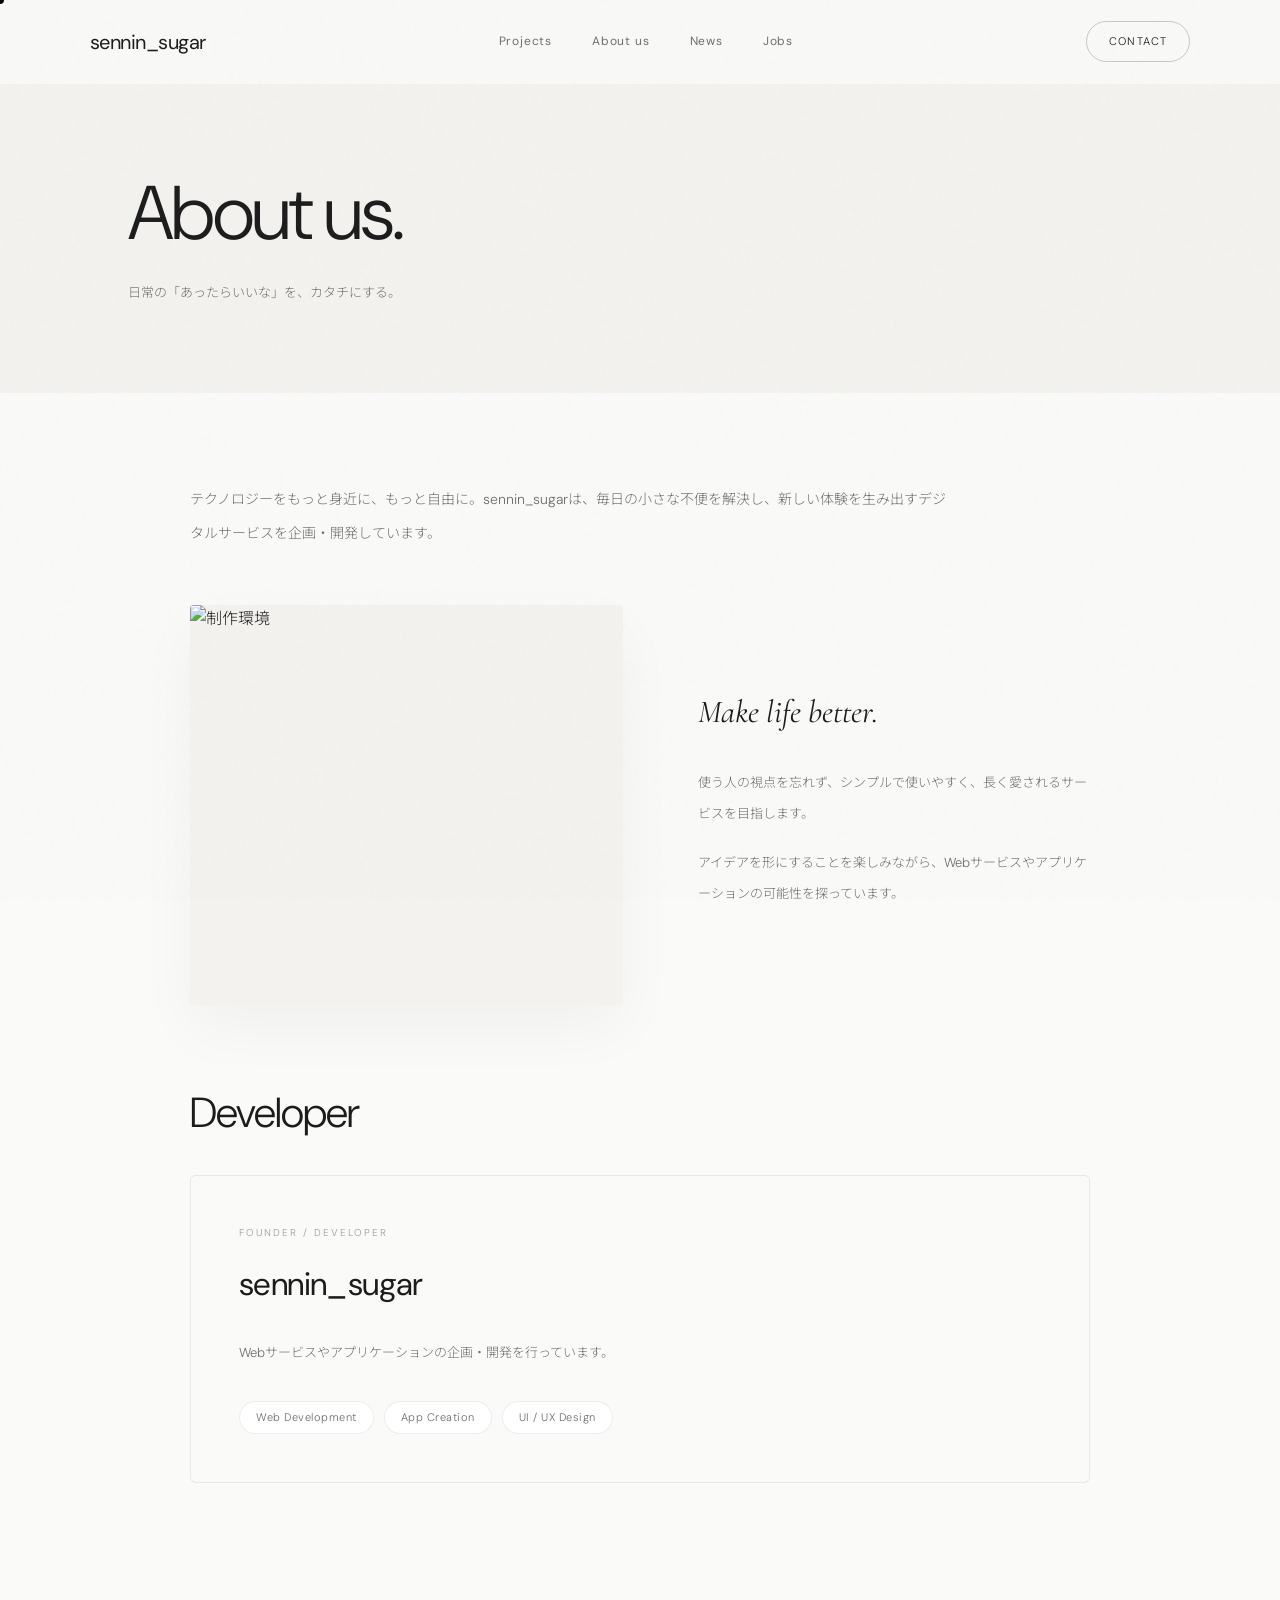
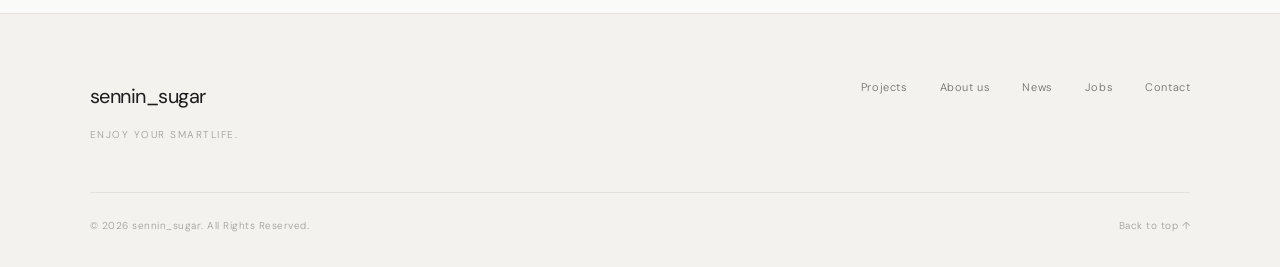
==== about.html @ de4badd2 "chore: auto-extract and push from upload folder [skip ci]" ====
<!DOCTYPE html>
<html lang="ja"><head><meta charset="UTF-8"><meta name="viewport" content="width=device-width, initial-scale=1.0"><meta name="theme-color" content="#fafaf9"><meta name="description" content="sennin_sugar official website"><title>About us | sennin_sugar</title>
<link rel="preconnect" href="https://fonts.googleapis.com"><link rel="preconnect" href="https://fonts.gstatic.com" crossorigin><link href="https://fonts.googleapis.com/css2?family=Cormorant+Garamond:ital,wght@0,400;1,400&family=DM+Sans:wght@300;400;500&family=Noto+Sans+JP:wght@300;400;500&display=swap" rel="stylesheet"><link rel="stylesheet" href="assets/css/style.css"></head><body id="top">

<div class="cursor-dot" id="cursorDot" aria-hidden="true"></div>
<header id="header">
 <a href="index.html" class="logo">sennin_sugar</a>
 <nav class="nav" id="nav">
  <a href="projects.html">Projects</a><a href="about.html">About us</a><a href="news.html">News</a><a href="jobs.html">Jobs</a>
 </nav>
 <div class="header-right"><a href="contact.html" class="header-contact">CONTACT</a>
  <button class="menu-btn" id="menuBtn" aria-label="メニューを開く" aria-expanded="false" aria-controls="nav"><span></span><span></span></button>
 </div>
</header>

<main><section class="page-hero"><h1>About us.</h1><p>日常の「あったらいいな」を、カタチにする。</p></section>
<section class="page-content"><div class="detail-layout"><p class="page-intro">テクノロジーをもっと身近に、もっと自由に。sennin_sugarは、毎日の小さな不便を解決し、新しい体験を生み出すデジタルサービスを企画・開発しています。</p>
<div class="about-detail" style="margin-top:0"><div class="about-image"><img src="assets/images/about.jpg" alt="制作環境"></div><div class="about-text"><h3>Make life better.</h3><p>使う人の視点を忘れず、シンプルで使いやすく、長く愛されるサービスを目指します。</p><p>アイデアを形にすることを楽しみながら、Webサービスやアプリケーションの可能性を探っています。</p></div></div>
<div style="margin-top:70px"><h2 class="section-title">Developer</h2><div class="developer-card" style="margin-top:24px"><p class="developer-role">FOUNDER / DEVELOPER</p><h3 class="developer-name">sennin_sugar</h3><p class="developer-info">Webサービスやアプリケーションの企画・開発を行っています。</p><div class="developer-tags"><span>Web Development</span><span>App Creation</span><span>UI / UX Design</span></div></div></div></div></section></main>

<footer><div class="footer-top"><div><a href="index.html" class="footer-logo">sennin_sugar</a><p class="footer-caption">ENJOY YOUR SMARTLIFE.</p></div>
<nav class="footer-nav"><a href="projects.html">Projects</a><a href="about.html">About us</a><a href="news.html">News</a><a href="jobs.html">Jobs</a><a href="contact.html">Contact</a></nav></div>
<div class="footer-bottom"><span>© 2026 sennin_sugar. All Rights Reserved.</span><a href="#top">Back to top ↑</a></div></footer>
<script src="assets/js/common.js"></script></body></html>
---- assets/css/style.css ----
:root{--bg-main:#fafaf9;--bg-sub:#f3f2ef;--surface:#fff;--ink:#1c1c1c;--ink-muted:#6e6d6a;--ink-light:#9e9d99;--border:rgba(28,28,28,.08);--border-strong:rgba(28,28,28,.22);--font-sans:'DM Sans','Noto Sans JP',sans-serif;--font-serif:'Cormorant Garamond',serif;--ease-out:cubic-bezier(.22,1,.36,1)}
*{margin:0;padding:0;box-sizing:border-box}
html{scroll-behavior:smooth;scroll-padding-top:88px}
body{background:var(--bg-main);color:var(--ink);font-family:var(--font-sans);font-weight:300;overflow-x:hidden;-webkit-font-smoothing:antialiased;line-height:1.8}
body.menu-open{overflow:hidden}
body::before{content:"";position:fixed;inset:0;pointer-events:none;z-index:9999;opacity:.025;background-image:url("data:image/svg+xml,%3Csvg viewBox='0 0 200 200' xmlns='http://www.w3.org/2000/svg'%3E%3Cfilter id='n'%3E%3CfeTurbulence type='fractalNoise' baseFrequency='.8' numOctaves='3' stitchTiles='stitch'/%3E%3C/filter%3E%3Crect width='100%25' height='100%25' filter='url(%23n)'/%3E%3C/svg%3E")}
a{color:inherit;text-decoration:none}button{font:inherit}img{display:block;max-width:100%}::selection{background:var(--ink);color:var(--bg-main)}
@media(hover:hover) and (pointer:fine){.cursor-dot{position:fixed;top:0;left:0;width:8px;height:8px;background:#fff;border-radius:50%;pointer-events:none;z-index:10000;transform:translate(-50%,-50%);transition:width .3s var(--ease-out),height .3s var(--ease-out),opacity .3s;mix-blend-mode:difference}.cursor-dot.hovering{width:44px;height:44px;opacity:.85}}
header{position:fixed;z-index:1000;top:0;left:0;width:100%;height:84px;padding:0 7%;display:flex;align-items:center;justify-content:space-between;background:rgba(250,250,249,.82);backdrop-filter:blur(16px);-webkit-backdrop-filter:blur(16px);border-bottom:1px solid transparent;transition:height .4s var(--ease-out),border-color .4s,background .4s}
header.scrolled{height:68px;border-bottom-color:var(--border);background:rgba(250,250,249,.94)}
.logo,.footer-logo{font-size:20px;font-weight:400;letter-spacing:-.5px;white-space:nowrap}
.nav{display:flex;align-items:center;gap:40px}
.nav a{position:relative;font-size:12px;font-weight:400;letter-spacing:.8px;color:var(--ink-muted);padding:4px 0;transition:color .3s}
.nav a:after{content:"";position:absolute;bottom:0;left:0;width:100%;height:1px;background:var(--ink);transform:scaleX(0);transform-origin:right;transition:transform .4s var(--ease-out)}
.nav a:hover{color:var(--ink)}.nav a:hover:after{transform:scaleX(1);transform-origin:left}
.header-contact{font-size:11px;letter-spacing:1.2px;padding:10px 22px;border:1px solid var(--border-strong);border-radius:999px;transition:all .35s var(--ease-out)}
.header-contact:hover{background:var(--ink);color:var(--surface);border-color:var(--ink);transform:translateY(-1px)}
.header-right{display:flex;align-items:center;gap:20px}
.menu-btn{display:none;width:42px;height:42px;border:0;background:transparent;cursor:pointer;align-items:center;justify-content:center;flex-direction:column;gap:6px;position:relative;z-index:1003}
.menu-btn span{display:block;width:22px;height:1px;background:var(--ink);transition:transform .35s var(--ease-out)}
.menu-btn.active span:first-child{transform:translateY(3.5px) rotate(45deg)}.menu-btn.active span:last-child{transform:translateY(-3.5px) rotate(-45deg)}
.hero{height:100vh;height:100svh;min-height:660px;position:relative;display:flex;justify-content:center;align-items:center;overflow:hidden;background:var(--bg-sub)}
.hero-bg{position:absolute;inset:0}.hero-slide{position:absolute;inset:0;background-size:cover;background-position:center;opacity:0;transform:scale(1.03);filter:grayscale(20%) contrast(95%);transition:opacity 1.8s,transform 9s linear}.hero-slide.active{opacity:1;transform:scale(1.09)}
.hero-bg:after{content:"";position:absolute;inset:0;background:radial-gradient(circle at center,rgba(250,250,249,.72) 0%,rgba(250,250,249,.88) 100%)}
.hero-content{position:relative;z-index:2;width:100%;max-width:1100px;padding:0 24px;text-align:center}
.hero-eyebrow{display:inline-block;font-size:11px;letter-spacing:2.5px;text-transform:uppercase;color:var(--ink-muted);margin-bottom:20px;animation:appear 1.2s var(--ease-out) both}
.hero h1{font-family:var(--font-sans);font-size:clamp(54px,9.5vw,118px);font-weight:300;line-height:1.08;letter-spacing:-4px;color:var(--ink);animation:appear 1.2s .1s var(--ease-out) both}
.hero h1 em{font-family:var(--font-serif);font-style:italic;font-weight:400;letter-spacing:-1px}
.hero-description{margin-top:32px;font-size:13px;font-weight:300;line-height:2.2;letter-spacing:.8px;color:var(--ink-muted);animation:appear 1.2s .25s var(--ease-out) both}
.hero-link{display:inline-flex;align-items:center;gap:16px;margin-top:42px;padding:14px 30px;border:1px solid var(--border-strong);border-radius:999px;background:rgba(255,255,255,.5);backdrop-filter:blur(8px);font-size:11px;letter-spacing:1.2px;color:var(--ink);animation:appear 1.2s .4s var(--ease-out) both;transition:all .4s var(--ease-out)}
.hero-link:hover{background:var(--ink);color:var(--surface);border-color:var(--ink);gap:24px}
.hero-bottom{position:absolute;z-index:2;left:7%;right:7%;bottom:36px;display:flex;align-items:center;justify-content:space-between}
.hero-scroll{display:flex;align-items:center;gap:14px;color:var(--ink-muted);font-size:9px;letter-spacing:2px}
.scroll-line{width:48px;height:1px;background:rgba(28,28,28,.2);position:relative;overflow:hidden}.scroll-line:after{content:"";position:absolute;inset:0;background:var(--ink);animation:scroll 2.2s infinite var(--ease-out)}
@keyframes scroll{from{transform:translateX(-100%)}to{transform:translateX(100%)}}
.hero-pagination{display:flex;align-items:center;gap:10px}.hero-dot{width:18px;height:2px;background:rgba(28,28,28,.22);border:0;cursor:pointer;transition:width .4s var(--ease-out),background .3s}.hero-dot.active{width:38px;background:var(--ink)}
@keyframes appear{from{opacity:0;transform:translateY(20px)}to{opacity:1;transform:translateY(0)}}
.section{padding:135px 10%;position:relative}.section-header{margin-bottom:48px}.section-label{display:block;font-size:10px;letter-spacing:2.2px;text-transform:uppercase;color:var(--ink-light);margin-bottom:12px}.section-title{font-size:clamp(32px,4vw,42px);font-weight:300;letter-spacing:-1px}
.reveal{opacity:0;transform:translateY(24px);transition:opacity .9s var(--ease-out),transform .9s var(--ease-out)}.reveal.visible{opacity:1;transform:translateY(0)}.delay-1{transition-delay:.12s}.delay-2{transition-delay:.24s}
.about{background:var(--bg-main)}.about-lead{max-width:860px;font-size:clamp(22px,3vw,34px);line-height:1.85;font-weight:300;letter-spacing:-.5px;color:var(--ink)}
.about-detail,.project-feature{display:grid;grid-template-columns:1.05fr .95fr;align-items:center;gap:75px;margin-top:75px}
.about-image,.project-image{height:400px;overflow:hidden;border-radius:4px;background:var(--bg-sub);box-shadow:0 24px 60px rgba(0,0,0,.04)}
.about-image img,.project-image img{width:100%;height:100%;object-fit:cover;transition:transform 1.2s var(--ease-out)}.about-image:hover img,.project-image:hover img{transform:scale(1.04)}
.about-text h3,.project-text h3{font-family:var(--font-serif);font-style:italic;font-size:32px;font-weight:400;margin-bottom:26px;color:var(--ink)}
.about-text p,.project-text p{color:var(--ink-muted);font-size:13px;line-height:2.4;margin-bottom:18px}
.developer{background:var(--surface);border-top:1px solid var(--border);border-bottom:1px solid var(--border)}
.developer-card{max-width:920px;padding:48px;background:var(--bg-main);border:1px solid var(--border);border-radius:6px;position:relative}
.developer-role{font-size:10px;color:var(--ink-light);letter-spacing:2px;margin-bottom:14px}.developer-name{font-size:32px;font-weight:400;letter-spacing:-.6px;margin-bottom:24px}.developer-info{max-width:680px;font-size:13px;line-height:2.4;color:var(--ink-muted)}
.developer-tags{display:flex;flex-wrap:wrap;gap:10px;margin-top:32px}.developer-tags span{color:var(--ink-muted);font-size:11px;letter-spacing:.5px;padding:6px 16px;background:var(--surface);border:1px solid var(--border);border-radius:999px;transition:border-color .3s,color .3s}.developer-tags span:hover{border-color:var(--ink);color:var(--ink)}
.projects{background:var(--bg-main)}.project-image{height:410px}.project-text h3{margin-bottom:24px}
.text-link{display:inline-flex;align-items:center;gap:16px;margin-top:20px;padding-bottom:10px;border-bottom:1px solid var(--ink);font-size:11px;letter-spacing:1px;transition:gap .35s var(--ease-out),opacity .3s}.text-link:hover{gap:26px;opacity:.7}
.news{background:var(--surface);border-top:1px solid var(--border)}.news-list{border-top:1px solid var(--border)}
.news-item{display:grid;grid-template-columns:140px 1fr 40px;align-items:center;gap:28px;padding:34px 12px;border-bottom:1px solid var(--border);transition:background .35s,padding .35s var(--ease-out)}
.news-item:hover{background:var(--bg-main);padding-left:22px}.news-date{font-size:11px;letter-spacing:1px;color:var(--ink-light)}.news-content h3{font-size:15px;font-weight:400;line-height:1.8;color:var(--ink)}.news-content p{font-size:12px;color:var(--ink-muted);line-height:2;margin-top:6px}.news-arrow{font-size:14px;color:var(--ink-muted);text-align:center;transition:transform .35s var(--ease-out),color .3s}.news-item:hover .news-arrow{transform:translate(3px,-3px);color:var(--ink)}
.jobs{background:var(--bg-sub)}.jobs-inner{display:flex;align-items:flex-end;justify-content:space-between;gap:40px}.jobs-title{font-size:clamp(44px,6.5vw,76px);font-weight:300;letter-spacing:-2px;line-height:1.12}.jobs-title span{font-family:var(--font-serif);font-style:italic;font-weight:400}.jobs-description{margin-top:26px;color:var(--ink-muted);font-size:13px;line-height:2.3}
.contact{text-align:center;padding-top:150px;padding-bottom:150px;background:var(--bg-main)}.contact h2{font-size:clamp(46px,7vw,80px);font-weight:300;letter-spacing:-2px}.contact p{margin:26px 0 42px;color:var(--ink-muted);font-size:13px;line-height:2.3}
.contact-mail{display:inline-flex;align-items:center;gap:16px;padding:16px 34px;border:1px solid var(--border-strong);border-radius:999px;background:var(--surface);font-size:15px;font-weight:400;letter-spacing:.3px;transition:all .4s var(--ease-out)}.contact-mail:hover{background:var(--ink);color:var(--surface);border-color:var(--ink);gap:24px;transform:translateY(-2px);box-shadow:0 14px 30px rgba(0,0,0,.08)}
footer{background:var(--bg-sub);padding:64px 7% 32px;border-top:1px solid var(--border)}.footer-top{display:flex;justify-content:space-between;align-items:flex-start;gap:35px;padding-bottom:48px}.footer-caption{font-size:10px;color:var(--ink-light);margin-top:12px;letter-spacing:1.5px}.footer-nav{display:flex;flex-wrap:wrap;gap:32px}.footer-nav a{font-size:11px;letter-spacing:.6px;color:var(--ink-muted);transition:color .25s}.footer-nav a:hover{color:var(--ink)}.footer-bottom{display:flex;justify-content:space-between;align-items:center;gap:20px;padding-top:24px;border-top:1px solid var(--border);color:var(--ink-light);font-size:10px;letter-spacing:.5px}.footer-bottom a:hover{color:var(--ink)}
/* Secondary pages */
.page-hero{padding:170px 10% 85px;background:var(--bg-sub);min-height:340px}.page-hero h1{font-size:clamp(42px,7vw,76px);font-weight:300;letter-spacing:-2px;line-height:1.15}.page-hero p{margin-top:22px;color:var(--ink-muted);font-size:13px;line-height:2.2}.page-content{padding:90px 10% 130px;min-height:40vh}.page-intro{max-width:760px;color:var(--ink-muted);font-size:14px;line-height:2.4;margin-bottom:55px}
.card-grid{display:grid;grid-template-columns:repeat(3,minmax(0,1fr));gap:28px}.content-card{display:block;background:var(--surface);border:1px solid var(--border);transition:transform .4s var(--ease-out),box-shadow .4s}.content-card:hover{transform:translateY(-5px);box-shadow:0 18px 45px rgba(0,0,0,.06)}.content-card img{width:100%;aspect-ratio:1.45;object-fit:cover;background:var(--bg-sub)}.content-card-body{padding:24px}.content-card small{color:var(--ink-light);font-size:10px;letter-spacing:1px}.content-card h2{font-size:19px;font-weight:400;margin:9px 0}.content-card p{font-size:12px;line-height:2.1;color:var(--ink-muted)}
.detail-layout{max-width:900px;margin:0 auto}.detail-image{width:100%;max-height:520px;aspect-ratio:16/9;object-fit:cover;background:var(--bg-sub);margin-bottom:42px}.detail-meta{font-size:11px;letter-spacing:1px;color:var(--ink-light);margin-bottom:16px}.detail-title{font-size:clamp(30px,5vw,48px);font-weight:300;line-height:1.4;margin-bottom:30px}.detail-body{font-size:14px;line-height:2.5;color:var(--ink-muted);white-space:pre-line}.detail-body p{margin-bottom:22px}.back-link{display:inline-flex;gap:12px;align-items:center;margin-top:50px;padding-bottom:8px;border-bottom:1px solid var(--ink);font-size:12px}
.news-detail-list{border-top:1px solid var(--border)}.news-detail-list .news-item{grid-template-columns:140px 1fr 40px}
.empty-state{padding:50px 20px;text-align:center;color:var(--ink-muted);border:1px solid var(--border);font-size:13px}
@media(max-width:850px){header{height:70px;padding:0 6%}header.scrolled{height:64px}.header-contact{display:none}.menu-btn{display:flex}.nav{position:fixed;top:70px;left:0;right:0;height:calc(100vh - 70px);height:calc(100dvh - 70px);background:rgba(250,250,249,.98);backdrop-filter:blur(16px);display:flex;flex-direction:column;justify-content:center;align-items:center;gap:34px;opacity:0;visibility:hidden;pointer-events:none;transform:translateY(-10px);transition:opacity .35s,transform .35s var(--ease-out),visibility .35s;z-index:1001}.nav.open{opacity:1;visibility:visible;pointer-events:auto;transform:translateY(0)}.nav a{font-size:24px;font-weight:300}.section{padding:95px 7%}.about-detail,.project-feature{grid-template-columns:1fr;gap:40px}.about-image,.project-image{height:310px}.developer-card{padding:32px 24px}.jobs-inner{align-items:flex-start;flex-direction:column;gap:32px}.footer-top{flex-direction:column}.page-hero{padding:140px 7% 70px}.page-content{padding:70px 7% 100px}.card-grid{grid-template-columns:repeat(2,minmax(0,1fr))}}
@media(max-width:520px){.hero{min-height:600px}.hero h1{font-size:52px;letter-spacing:-2px}.hero-description{font-size:12px}.hero-bottom{left:6%;right:6%;bottom:24px}.section{padding:85px 6%}.news-item{grid-template-columns:1fr 25px;gap:8px;padding:26px 4px}.news-date{grid-column:1}.news-content{grid-column:1}.news-arrow{grid-column:2;grid-row:1/3}.contact{padding-top:110px;padding-bottom:110px}.contact-mail{font-size:13px;padding:14px 26px}.footer-nav{gap:20px}.footer-bottom{flex-direction:column;align-items:flex-start}.card-grid{grid-template-columns:1fr}.page-hero{padding:125px 6% 60px}.page-content{padding:60px 6% 85px}.news-detail-list .news-item{grid-template-columns:1fr 25px}}
@media(prefers-reduced-motion:reduce){*,*:before,*:after{animation-duration:.01ms!important;animation-iteration-count:1!important;transition-duration:.01ms!important;scroll-behavior:auto!important}.cursor-dot{display:none!important}.reveal{opacity:1;transform:none}}
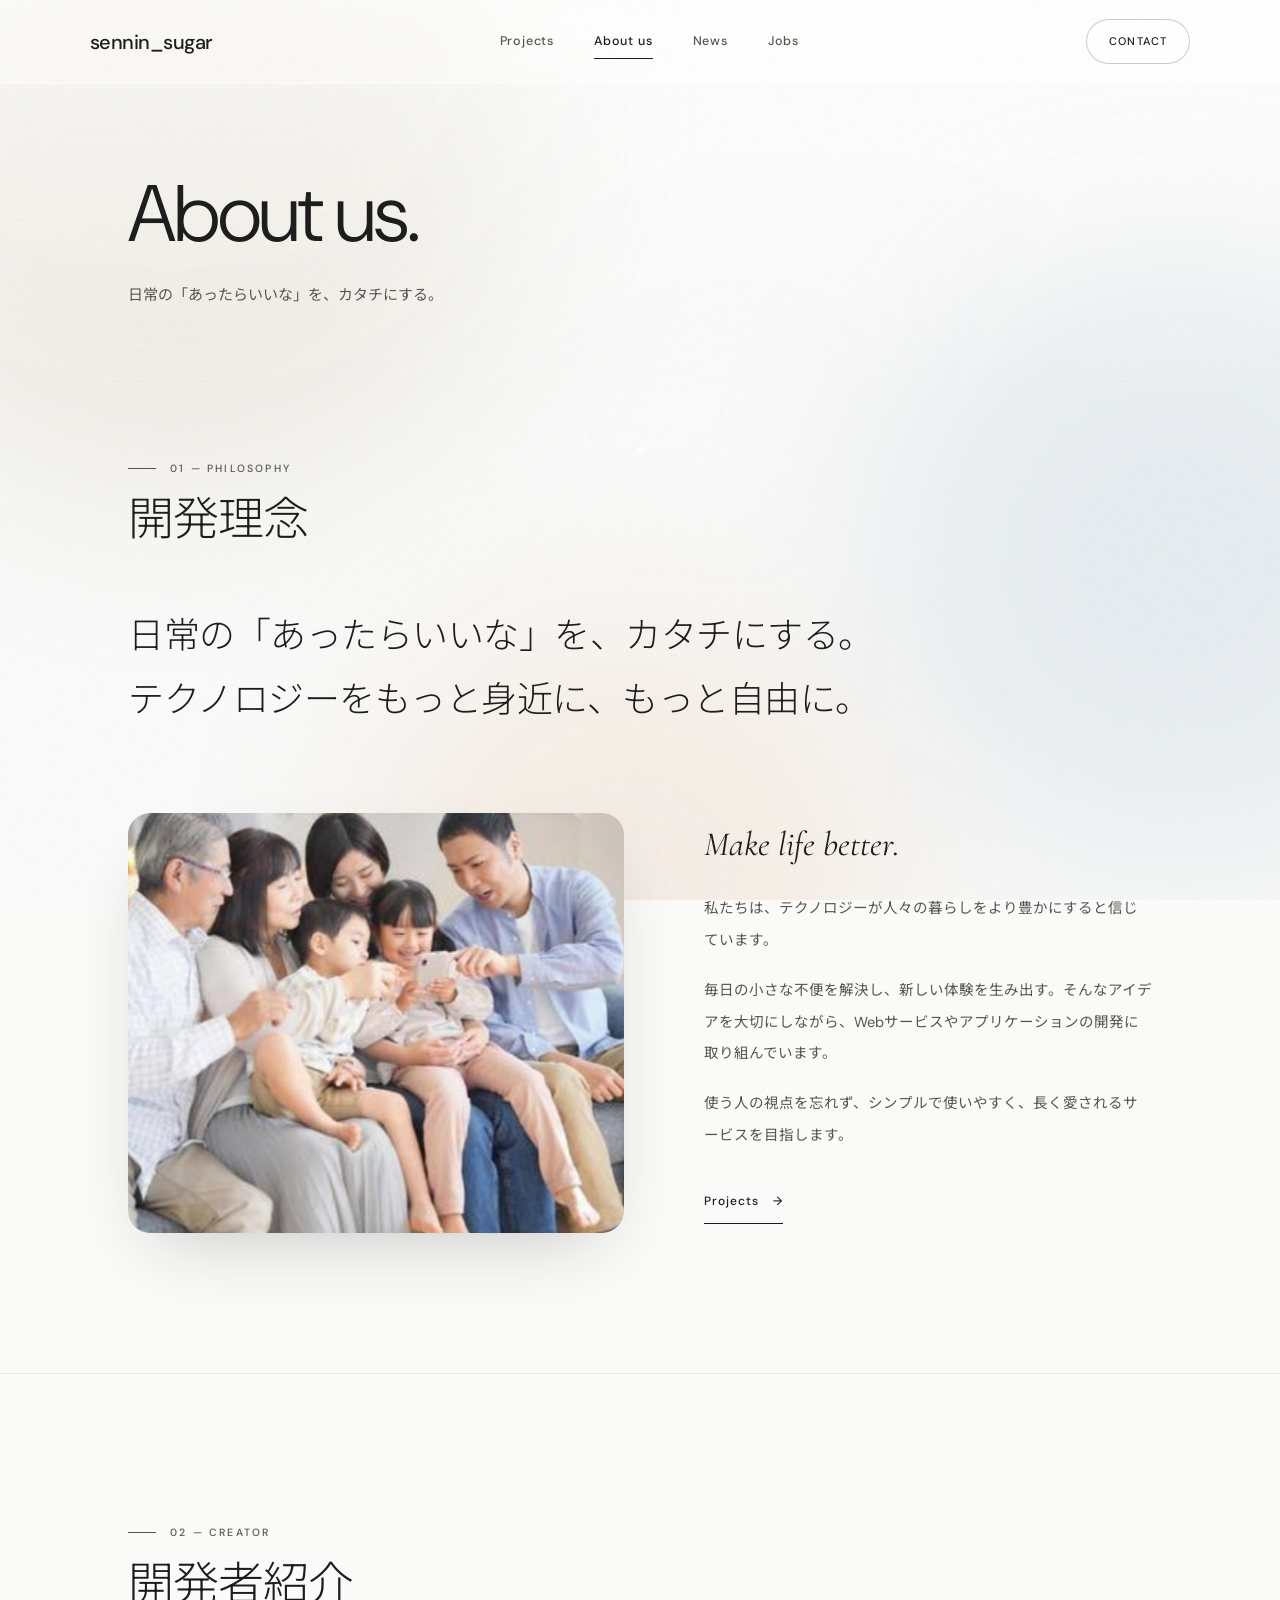
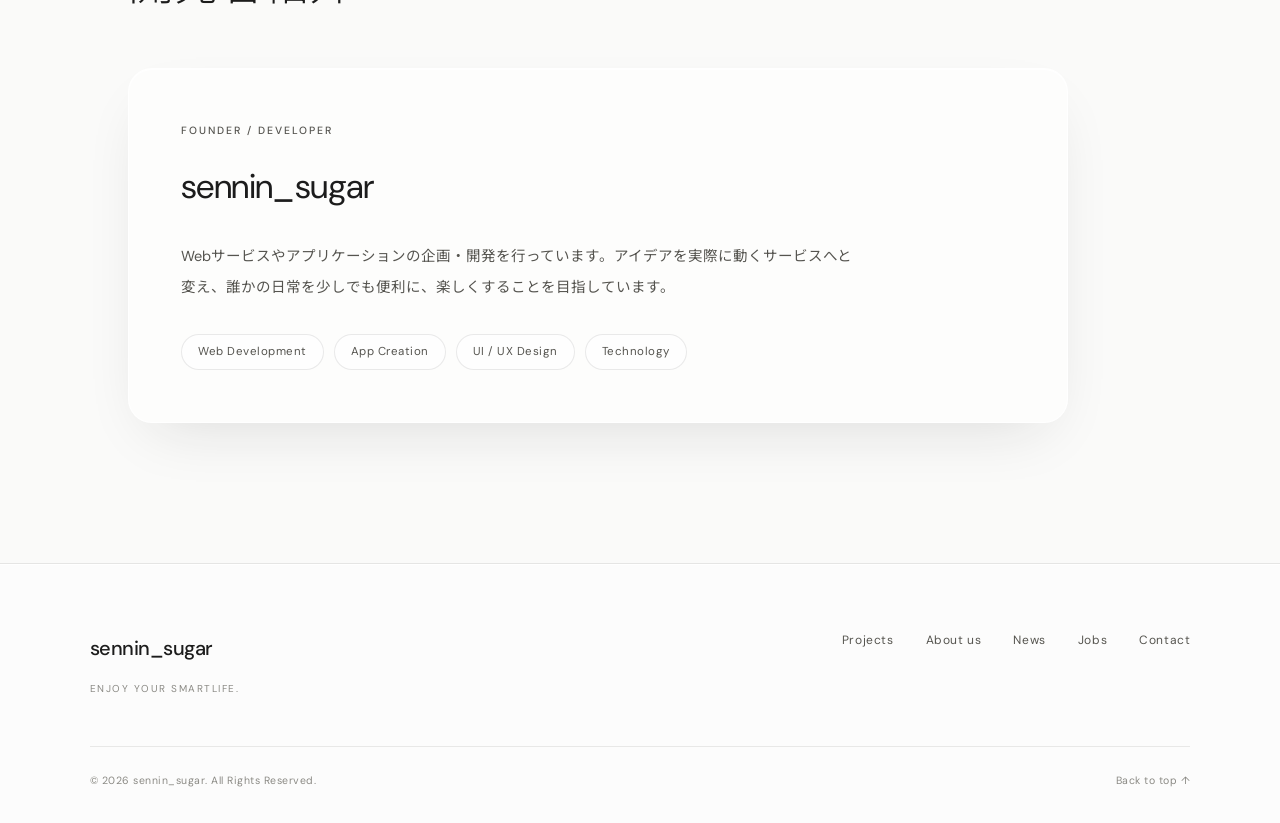
==== commit 912300f3: "chore: auto-extract and push from upload folder [skip ci]" ====
--- a/about.html
+++ b/about.html
@@ -13,12 +13,20 @@
  </div>
 </header>
 
-<main><section class="page-hero"><h1>About us.</h1><p>日常の「あったらいいな」を、カタチにする。</p></section>
-<section class="page-content"><div class="detail-layout"><p class="page-intro">テクノロジーをもっと身近に、もっと自由に。sennin_sugarは、毎日の小さな不便を解決し、新しい体験を生み出すデジタルサービスを企画・開発しています。</p>
-<div class="about-detail" style="margin-top:0"><div class="about-image"><img src="assets/images/about.jpg" alt="制作環境"></div><div class="about-text"><h3>Make life better.</h3><p>使う人の視点を忘れず、シンプルで使いやすく、長く愛されるサービスを目指します。</p><p>アイデアを形にすることを楽しみながら、Webサービスやアプリケーションの可能性を探っています。</p></div></div>
-<div style="margin-top:70px"><h2 class="section-title">Developer</h2><div class="developer-card" style="margin-top:24px"><p class="developer-role">FOUNDER / DEVELOPER</p><h3 class="developer-name">sennin_sugar</h3><p class="developer-info">Webサービスやアプリケーションの企画・開発を行っています。</p><div class="developer-tags"><span>Web Development</span><span>App Creation</span><span>UI / UX Design</span></div></div></div></div></section></main>
+<main>
+<section class="page-hero"><h1>About us.</h1><p>日常の「あったらいいな」を、カタチにする。</p></section>
+
+<section class="section about" id="about" style="padding-top:60px"><div class="section-header reveal"><span class="section-label">01 — Philosophy</span><h2 class="section-title">開発理念</h2></div>
+<div class="about-lead reveal delay-1">日常の「あったらいいな」を、カタチにする。<br>テクノロジーをもっと身近に、もっと自由に。</div>
+<div class="about-detail"><div class="about-image reveal r-left"><img src="assets/images/about.jpg" alt="Workspace" data-parallax loading="lazy"></div><div class="about-text reveal r-right delay-2"><h3>Make life better.</h3>
+<p>私たちは、テクノロジーが人々の暮らしをより豊かにすると信じています。</p><p>毎日の小さな不便を解決し、新しい体験を生み出す。そんなアイデアを大切にしながら、Webサービスやアプリケーションの開発に取り組んでいます。</p><p>使う人の視点を忘れず、シンプルで使いやすく、長く愛されるサービスを目指します。</p><a href="index.html#projects" class="text-link">Projects <span>→</span></a></div></div></section>
+
+<section class="section developer" id="developer"><div class="section-header reveal"><span class="section-label">02 — Creator</span><h2 class="section-title">開発者紹介</h2></div>
+<div class="reveal r-zoom delay-1"><div class="developer-card"><p class="developer-role">FOUNDER / DEVELOPER</p><h3 class="developer-name">sennin_sugar</h3><p class="developer-info">Webサービスやアプリケーションの企画・開発を行っています。アイデアを実際に動くサービスへと変え、誰かの日常を少しでも便利に、楽しくすることを目指しています。</p><div class="developer-tags"><span>Web Development</span><span>App Creation</span><span>UI / UX Design</span><span>Technology</span></div></div></div></section>
+</main>
 
 <footer><div class="footer-top"><div><a href="index.html" class="footer-logo">sennin_sugar</a><p class="footer-caption">ENJOY YOUR SMARTLIFE.</p></div>
 <nav class="footer-nav"><a href="projects.html">Projects</a><a href="about.html">About us</a><a href="news.html">News</a><a href="jobs.html">Jobs</a><a href="contact.html">Contact</a></nav></div>
 <div class="footer-bottom"><span>© 2026 sennin_sugar. All Rights Reserved.</span><a href="#top">Back to top ↑</a></div></footer>
-<script src="assets/js/common.js"></script></body></html>+
+<script src="assets/js/common.js"></script></body></html>
--- a/assets/css/style.css
+++ b/assets/css/style.css
@@ -1,67 +1,247 @@
-:root{--bg-main:#fafaf9;--bg-sub:#f3f2ef;--surface:#fff;--ink:#1c1c1c;--ink-muted:#6e6d6a;--ink-light:#9e9d99;--border:rgba(28,28,28,.08);--border-strong:rgba(28,28,28,.22);--font-sans:'DM Sans','Noto Sans JP',sans-serif;--font-serif:'Cormorant Garamond',serif;--ease-out:cubic-bezier(.22,1,.36,1)}
+:root{
+--bg-main:#fafaf9;--bg-sub:#f1f0ec;--surface:#fff;
+--ink:#1c1c1c;--ink-muted:#55544f;--ink-light:#8a8984;
+--border:rgba(28,28,28,.09);--border-strong:rgba(28,28,28,.22);
+--glass:rgba(255,255,255,.52);--glass-strong:rgba(255,255,255,.8);--glass-line:rgba(255,255,255,.78);
+--glass-shadow:0 1px 0 rgba(255,255,255,.9) inset,0 24px 60px -24px rgba(28,28,28,.14);
+--font-sans:'DM Sans','Noto Sans JP',sans-serif;--font-serif:'Cormorant Garamond',serif;
+--ease-out:cubic-bezier(.22,1,.36,1)
+}
 *{margin:0;padding:0;box-sizing:border-box}
-html{scroll-behavior:smooth;scroll-padding-top:88px}
-body{background:var(--bg-main);color:var(--ink);font-family:var(--font-sans);font-weight:300;overflow-x:hidden;-webkit-font-smoothing:antialiased;line-height:1.8}
+html{scroll-behavior:smooth;scroll-padding-top:96px}
+body{background:var(--bg-main);color:var(--ink);font-family:var(--font-sans);font-weight:400;font-size:15px;line-height:1.9;overflow-x:hidden;-webkit-font-smoothing:antialiased;animation:pageIn .9s var(--ease-out) both}
+body.is-leaving{animation:pageOut .35s ease forwards}
 body.menu-open{overflow:hidden}
+@keyframes pageIn{from{opacity:0}to{opacity:1}}
+@keyframes pageOut{to{opacity:0;transform:translateY(-8px)}}
 body::before{content:"";position:fixed;inset:0;pointer-events:none;z-index:9999;opacity:.025;background-image:url("data:image/svg+xml,%3Csvg viewBox='0 0 200 200' xmlns='http://www.w3.org/2000/svg'%3E%3Cfilter id='n'%3E%3CfeTurbulence type='fractalNoise' baseFrequency='.8' numOctaves='3' stitchTiles='stitch'/%3E%3C/filter%3E%3Crect width='100%25' height='100%25' filter='url(%23n)'/%3E%3C/svg%3E")}
 a{color:inherit;text-decoration:none}button{font:inherit}img{display:block;max-width:100%}::selection{background:var(--ink);color:var(--bg-main)}
-@media(hover:hover) and (pointer:fine){.cursor-dot{position:fixed;top:0;left:0;width:8px;height:8px;background:#fff;border-radius:50%;pointer-events:none;z-index:10000;transform:translate(-50%,-50%);transition:width .3s var(--ease-out),height .3s var(--ease-out),opacity .3s;mix-blend-mode:difference}.cursor-dot.hovering{width:44px;height:44px;opacity:.85}}
-header{position:fixed;z-index:1000;top:0;left:0;width:100%;height:84px;padding:0 7%;display:flex;align-items:center;justify-content:space-between;background:rgba(250,250,249,.82);backdrop-filter:blur(16px);-webkit-backdrop-filter:blur(16px);border-bottom:1px solid transparent;transition:height .4s var(--ease-out),border-color .4s,background .4s}
-header.scrolled{height:68px;border-bottom-color:var(--border);background:rgba(250,250,249,.94)}
-.logo,.footer-logo{font-size:20px;font-weight:400;letter-spacing:-.5px;white-space:nowrap}
+:focus-visible{outline:2px solid var(--ink);outline-offset:4px;border-radius:4px}
+
+/* 背景の光の層（ガラス感の下地） */
+.ambient{position:fixed;inset:0;z-index:-1;overflow:hidden;pointer-events:none}
+.ambient span{position:absolute;border-radius:50%;filter:blur(90px);opacity:.6;animation:drift 26s ease-in-out infinite alternate}
+.ambient span:nth-child(1){width:55vw;height:55vw;left:-14vw;top:-16vw;background:#e6e1d6}
+.ambient span:nth-child(2){width:48vw;height:48vw;right:-16vw;top:28vh;background:#d9e3ea;animation-duration:32s}
+.ambient span:nth-child(3){width:42vw;height:42vw;left:28vw;bottom:-20vw;background:#f1e3d6;animation-duration:38s}
+@keyframes drift{from{transform:translate3d(0,0,0) scale(1)}to{transform:translate3d(5vw,6vh,0) scale(1.12)}}
+.progress{position:fixed;top:0;left:0;width:100%;height:2px;z-index:1100;transform:scaleX(0);transform-origin:0 50%;background:linear-gradient(90deg,#1c1c1c,#8a8984)}
+
+@media(hover:hover) and (pointer:fine){.cursor-dot{position:fixed;top:0;left:0;width:8px;height:8px;background:#fff;border-radius:50%;pointer-events:none;z-index:10000;transition:width .3s var(--ease-out),height .3s var(--ease-out),opacity .3s;mix-blend-mode:difference}.cursor-dot.hovering{width:44px;height:44px;opacity:.85}}
+
+/* ヘッダー */
+header{position:fixed;z-index:1000;top:0;left:0;width:100%;height:84px;padding:0 7%;display:flex;align-items:center;justify-content:space-between;background:rgba(255,255,255,.4);backdrop-filter:blur(20px) saturate(160%);-webkit-backdrop-filter:blur(20px) saturate(160%);border-bottom:1px solid rgba(255,255,255,.55);transition:height .45s var(--ease-out),background .45s,border-color .45s,box-shadow .45s}
+header.scrolled{height:68px;background:rgba(255,255,255,.72);border-bottom-color:var(--border);box-shadow:0 12px 30px -20px rgba(28,28,28,.28)}
+.logo,.footer-logo{font-size:20px;font-weight:500;letter-spacing:-.5px;white-space:nowrap}
 .nav{display:flex;align-items:center;gap:40px}
-.nav a{position:relative;font-size:12px;font-weight:400;letter-spacing:.8px;color:var(--ink-muted);padding:4px 0;transition:color .3s}
-.nav a:after{content:"";position:absolute;bottom:0;left:0;width:100%;height:1px;background:var(--ink);transform:scaleX(0);transform-origin:right;transition:transform .4s var(--ease-out)}
-.nav a:hover{color:var(--ink)}.nav a:hover:after{transform:scaleX(1);transform-origin:left}
-.header-contact{font-size:11px;letter-spacing:1.2px;padding:10px 22px;border:1px solid var(--border-strong);border-radius:999px;transition:all .35s var(--ease-out)}
-.header-contact:hover{background:var(--ink);color:var(--surface);border-color:var(--ink);transform:translateY(-1px)}
+.nav a{position:relative;font-size:12.5px;font-weight:500;letter-spacing:.8px;color:var(--ink-muted);padding:6px 0;transition:color .3s}
+.nav a:after{content:"";position:absolute;bottom:0;left:0;width:100%;height:1px;background:var(--ink);transform:scaleX(0);transform-origin:right;transition:transform .45s var(--ease-out)}
+.nav a:hover,.nav a[aria-current="page"]{color:var(--ink)}
+.nav a:hover:after,.nav a[aria-current="page"]:after{transform:scaleX(1);transform-origin:left}
+.header-contact{font-size:11px;font-weight:500;letter-spacing:1.2px;padding:11px 22px;border:1px solid var(--border-strong);border-radius:999px;background:rgba(255,255,255,.5);transition:background .4s,color .4s,border-color .4s,transform .5s var(--ease-out)}
+.header-contact:hover{background:var(--ink);color:#fff;border-color:var(--ink)}
 .header-right{display:flex;align-items:center;gap:20px}
 .menu-btn{display:none;width:42px;height:42px;border:0;background:transparent;cursor:pointer;align-items:center;justify-content:center;flex-direction:column;gap:6px;position:relative;z-index:1003}
 .menu-btn span{display:block;width:22px;height:1px;background:var(--ink);transition:transform .35s var(--ease-out)}
 .menu-btn.active span:first-child{transform:translateY(3.5px) rotate(45deg)}.menu-btn.active span:last-child{transform:translateY(-3.5px) rotate(-45deg)}
+
+/* ヒーロー */
 .hero{height:100vh;height:100svh;min-height:660px;position:relative;display:flex;justify-content:center;align-items:center;overflow:hidden;background:var(--bg-sub)}
-.hero-bg{position:absolute;inset:0}.hero-slide{position:absolute;inset:0;background-size:cover;background-position:center;opacity:0;transform:scale(1.03);filter:grayscale(20%) contrast(95%);transition:opacity 1.8s,transform 9s linear}.hero-slide.active{opacity:1;transform:scale(1.09)}
-.hero-bg:after{content:"";position:absolute;inset:0;background:radial-gradient(circle at center,rgba(250,250,249,.72) 0%,rgba(250,250,249,.88) 100%)}
+.hero-bg{position:absolute;inset:0}
+.hero-slide{position:absolute;inset:0;background-size:cover;background-position:center;opacity:0;transform:scale(1.03);filter:grayscale(20%) contrast(95%);transition:opacity 1.8s,transform 9s linear}
+.hero-slide.active{opacity:1;transform:scale(1.09)}
+.hero-bg:after{content:"";position:absolute;inset:0;background:radial-gradient(circle at center,rgba(250,250,249,.5) 0%,rgba(250,250,249,.86) 100%)}
 .hero-content{position:relative;z-index:2;width:100%;max-width:1100px;padding:0 24px;text-align:center}
-.hero-eyebrow{display:inline-block;font-size:11px;letter-spacing:2.5px;text-transform:uppercase;color:var(--ink-muted);margin-bottom:20px;animation:appear 1.2s var(--ease-out) both}
-.hero h1{font-family:var(--font-sans);font-size:clamp(54px,9.5vw,118px);font-weight:300;line-height:1.08;letter-spacing:-4px;color:var(--ink);animation:appear 1.2s .1s var(--ease-out) both}
+.hero-eyebrow{display:inline-block;font-size:11px;font-weight:500;letter-spacing:2.5px;text-transform:uppercase;color:var(--ink-muted);margin-bottom:20px;animation:appear 1.2s var(--ease-out) both}
+.hero h1{font-size:clamp(54px,9.5vw,118px);font-weight:300;line-height:1.08;letter-spacing:-4px;color:var(--ink);animation:heroIn 1.6s .1s var(--ease-out) both}
 .hero h1 em{font-family:var(--font-serif);font-style:italic;font-weight:400;letter-spacing:-1px}
-.hero-description{margin-top:32px;font-size:13px;font-weight:300;line-height:2.2;letter-spacing:.8px;color:var(--ink-muted);animation:appear 1.2s .25s var(--ease-out) both}
-.hero-link{display:inline-flex;align-items:center;gap:16px;margin-top:42px;padding:14px 30px;border:1px solid var(--border-strong);border-radius:999px;background:rgba(255,255,255,.5);backdrop-filter:blur(8px);font-size:11px;letter-spacing:1.2px;color:var(--ink);animation:appear 1.2s .4s var(--ease-out) both;transition:all .4s var(--ease-out)}
-.hero-link:hover{background:var(--ink);color:var(--surface);border-color:var(--ink);gap:24px}
+.hero-description{margin-top:32px;font-size:14px;line-height:2.1;letter-spacing:.6px;color:var(--ink-muted);animation:appear 1.2s .25s var(--ease-out) both}
+.hero-link{display:inline-flex;align-items:center;gap:16px;margin-top:42px;padding:15px 30px;border:1px solid var(--border-strong);border-radius:999px;background:rgba(255,255,255,.42);backdrop-filter:blur(14px);-webkit-backdrop-filter:blur(14px);font-size:11.5px;font-weight:500;letter-spacing:1.2px;color:var(--ink);animation:appear 1.2s .4s var(--ease-out) both;transition:all .5s var(--ease-out)}
+.hero-link:hover{background:var(--ink);color:#fff;border-color:var(--ink);gap:24px}
 .hero-bottom{position:absolute;z-index:2;left:7%;right:7%;bottom:36px;display:flex;align-items:center;justify-content:space-between}
-.hero-scroll{display:flex;align-items:center;gap:14px;color:var(--ink-muted);font-size:9px;letter-spacing:2px}
-.scroll-line{width:48px;height:1px;background:rgba(28,28,28,.2);position:relative;overflow:hidden}.scroll-line:after{content:"";position:absolute;inset:0;background:var(--ink);animation:scroll 2.2s infinite var(--ease-out)}
+.hero-scroll{display:flex;align-items:center;gap:14px;color:var(--ink-muted);font-size:9.5px;letter-spacing:2px}
+.scroll-line{width:48px;height:1px;background:rgba(28,28,28,.2);position:relative;overflow:hidden}
+.scroll-line:after{content:"";position:absolute;inset:0;background:var(--ink);animation:scroll 2.2s infinite var(--ease-out)}
 @keyframes scroll{from{transform:translateX(-100%)}to{transform:translateX(100%)}}
-.hero-pagination{display:flex;align-items:center;gap:10px}.hero-dot{width:18px;height:2px;background:rgba(28,28,28,.22);border:0;cursor:pointer;transition:width .4s var(--ease-out),background .3s}.hero-dot.active{width:38px;background:var(--ink)}
+.hero-pagination{display:flex;align-items:center;gap:10px}
+.hero-dot{width:18px;height:2px;background:rgba(28,28,28,.22);border:0;cursor:pointer;transition:width .5s var(--ease-out),background .3s}
+.hero-dot.active{width:38px;background:var(--ink)}
 @keyframes appear{from{opacity:0;transform:translateY(20px)}to{opacity:1;transform:translateY(0)}}
-.section{padding:135px 10%;position:relative}.section-header{margin-bottom:48px}.section-label{display:block;font-size:10px;letter-spacing:2.2px;text-transform:uppercase;color:var(--ink-light);margin-bottom:12px}.section-title{font-size:clamp(32px,4vw,42px);font-weight:300;letter-spacing:-1px}
-.reveal{opacity:0;transform:translateY(24px);transition:opacity .9s var(--ease-out),transform .9s var(--ease-out)}.reveal.visible{opacity:1;transform:translateY(0)}.delay-1{transition-delay:.12s}.delay-2{transition-delay:.24s}
-.about{background:var(--bg-main)}.about-lead{max-width:860px;font-size:clamp(22px,3vw,34px);line-height:1.85;font-weight:300;letter-spacing:-.5px;color:var(--ink)}
-.about-detail,.project-feature{display:grid;grid-template-columns:1.05fr .95fr;align-items:center;gap:75px;margin-top:75px}
-.about-image,.project-image{height:400px;overflow:hidden;border-radius:4px;background:var(--bg-sub);box-shadow:0 24px 60px rgba(0,0,0,.04)}
-.about-image img,.project-image img{width:100%;height:100%;object-fit:cover;transition:transform 1.2s var(--ease-out)}.about-image:hover img,.project-image:hover img{transform:scale(1.04)}
-.about-text h3,.project-text h3{font-family:var(--font-serif);font-style:italic;font-size:32px;font-weight:400;margin-bottom:26px;color:var(--ink)}
-.about-text p,.project-text p{color:var(--ink-muted);font-size:13px;line-height:2.4;margin-bottom:18px}
-.developer{background:var(--surface);border-top:1px solid var(--border);border-bottom:1px solid var(--border)}
-.developer-card{max-width:920px;padding:48px;background:var(--bg-main);border:1px solid var(--border);border-radius:6px;position:relative}
-.developer-role{font-size:10px;color:var(--ink-light);letter-spacing:2px;margin-bottom:14px}.developer-name{font-size:32px;font-weight:400;letter-spacing:-.6px;margin-bottom:24px}.developer-info{max-width:680px;font-size:13px;line-height:2.4;color:var(--ink-muted)}
-.developer-tags{display:flex;flex-wrap:wrap;gap:10px;margin-top:32px}.developer-tags span{color:var(--ink-muted);font-size:11px;letter-spacing:.5px;padding:6px 16px;background:var(--surface);border:1px solid var(--border);border-radius:999px;transition:border-color .3s,color .3s}.developer-tags span:hover{border-color:var(--ink);color:var(--ink)}
-.projects{background:var(--bg-main)}.project-image{height:410px}.project-text h3{margin-bottom:24px}
-.text-link{display:inline-flex;align-items:center;gap:16px;margin-top:20px;padding-bottom:10px;border-bottom:1px solid var(--ink);font-size:11px;letter-spacing:1px;transition:gap .35s var(--ease-out),opacity .3s}.text-link:hover{gap:26px;opacity:.7}
-.news{background:var(--surface);border-top:1px solid var(--border)}.news-list{border-top:1px solid var(--border)}
-.news-item{display:grid;grid-template-columns:140px 1fr 40px;align-items:center;gap:28px;padding:34px 12px;border-bottom:1px solid var(--border);transition:background .35s,padding .35s var(--ease-out)}
-.news-item:hover{background:var(--bg-main);padding-left:22px}.news-date{font-size:11px;letter-spacing:1px;color:var(--ink-light)}.news-content h3{font-size:15px;font-weight:400;line-height:1.8;color:var(--ink)}.news-content p{font-size:12px;color:var(--ink-muted);line-height:2;margin-top:6px}.news-arrow{font-size:14px;color:var(--ink-muted);text-align:center;transition:transform .35s var(--ease-out),color .3s}.news-item:hover .news-arrow{transform:translate(3px,-3px);color:var(--ink)}
-.jobs{background:var(--bg-sub)}.jobs-inner{display:flex;align-items:flex-end;justify-content:space-between;gap:40px}.jobs-title{font-size:clamp(44px,6.5vw,76px);font-weight:300;letter-spacing:-2px;line-height:1.12}.jobs-title span{font-family:var(--font-serif);font-style:italic;font-weight:400}.jobs-description{margin-top:26px;color:var(--ink-muted);font-size:13px;line-height:2.3}
-.contact{text-align:center;padding-top:150px;padding-bottom:150px;background:var(--bg-main)}.contact h2{font-size:clamp(46px,7vw,80px);font-weight:300;letter-spacing:-2px}.contact p{margin:26px 0 42px;color:var(--ink-muted);font-size:13px;line-height:2.3}
-.contact-mail{display:inline-flex;align-items:center;gap:16px;padding:16px 34px;border:1px solid var(--border-strong);border-radius:999px;background:var(--surface);font-size:15px;font-weight:400;letter-spacing:.3px;transition:all .4s var(--ease-out)}.contact-mail:hover{background:var(--ink);color:var(--surface);border-color:var(--ink);gap:24px;transform:translateY(-2px);box-shadow:0 14px 30px rgba(0,0,0,.08)}
-footer{background:var(--bg-sub);padding:64px 7% 32px;border-top:1px solid var(--border)}.footer-top{display:flex;justify-content:space-between;align-items:flex-start;gap:35px;padding-bottom:48px}.footer-caption{font-size:10px;color:var(--ink-light);margin-top:12px;letter-spacing:1.5px}.footer-nav{display:flex;flex-wrap:wrap;gap:32px}.footer-nav a{font-size:11px;letter-spacing:.6px;color:var(--ink-muted);transition:color .25s}.footer-nav a:hover{color:var(--ink)}.footer-bottom{display:flex;justify-content:space-between;align-items:center;gap:20px;padding-top:24px;border-top:1px solid var(--border);color:var(--ink-light);font-size:10px;letter-spacing:.5px}.footer-bottom a:hover{color:var(--ink)}
-/* Secondary pages */
-.page-hero{padding:170px 10% 85px;background:var(--bg-sub);min-height:340px}.page-hero h1{font-size:clamp(42px,7vw,76px);font-weight:300;letter-spacing:-2px;line-height:1.15}.page-hero p{margin-top:22px;color:var(--ink-muted);font-size:13px;line-height:2.2}.page-content{padding:90px 10% 130px;min-height:40vh}.page-intro{max-width:760px;color:var(--ink-muted);font-size:14px;line-height:2.4;margin-bottom:55px}
-.card-grid{display:grid;grid-template-columns:repeat(3,minmax(0,1fr));gap:28px}.content-card{display:block;background:var(--surface);border:1px solid var(--border);transition:transform .4s var(--ease-out),box-shadow .4s}.content-card:hover{transform:translateY(-5px);box-shadow:0 18px 45px rgba(0,0,0,.06)}.content-card img{width:100%;aspect-ratio:1.45;object-fit:cover;background:var(--bg-sub)}.content-card-body{padding:24px}.content-card small{color:var(--ink-light);font-size:10px;letter-spacing:1px}.content-card h2{font-size:19px;font-weight:400;margin:9px 0}.content-card p{font-size:12px;line-height:2.1;color:var(--ink-muted)}
-.detail-layout{max-width:900px;margin:0 auto}.detail-image{width:100%;max-height:520px;aspect-ratio:16/9;object-fit:cover;background:var(--bg-sub);margin-bottom:42px}.detail-meta{font-size:11px;letter-spacing:1px;color:var(--ink-light);margin-bottom:16px}.detail-title{font-size:clamp(30px,5vw,48px);font-weight:300;line-height:1.4;margin-bottom:30px}.detail-body{font-size:14px;line-height:2.5;color:var(--ink-muted);white-space:pre-line}.detail-body p{margin-bottom:22px}.back-link{display:inline-flex;gap:12px;align-items:center;margin-top:50px;padding-bottom:8px;border-bottom:1px solid var(--ink);font-size:12px}
-.news-detail-list{border-top:1px solid var(--border)}.news-detail-list .news-item{grid-template-columns:140px 1fr 40px}
-.empty-state{padding:50px 20px;text-align:center;color:var(--ink-muted);border:1px solid var(--border);font-size:13px}
-@media(max-width:850px){header{height:70px;padding:0 6%}header.scrolled{height:64px}.header-contact{display:none}.menu-btn{display:flex}.nav{position:fixed;top:70px;left:0;right:0;height:calc(100vh - 70px);height:calc(100dvh - 70px);background:rgba(250,250,249,.98);backdrop-filter:blur(16px);display:flex;flex-direction:column;justify-content:center;align-items:center;gap:34px;opacity:0;visibility:hidden;pointer-events:none;transform:translateY(-10px);transition:opacity .35s,transform .35s var(--ease-out),visibility .35s;z-index:1001}.nav.open{opacity:1;visibility:visible;pointer-events:auto;transform:translateY(0)}.nav a{font-size:24px;font-weight:300}.section{padding:95px 7%}.about-detail,.project-feature{grid-template-columns:1fr;gap:40px}.about-image,.project-image{height:310px}.developer-card{padding:32px 24px}.jobs-inner{align-items:flex-start;flex-direction:column;gap:32px}.footer-top{flex-direction:column}.page-hero{padding:140px 7% 70px}.page-content{padding:70px 7% 100px}.card-grid{grid-template-columns:repeat(2,minmax(0,1fr))}}
-@media(max-width:520px){.hero{min-height:600px}.hero h1{font-size:52px;letter-spacing:-2px}.hero-description{font-size:12px}.hero-bottom{left:6%;right:6%;bottom:24px}.section{padding:85px 6%}.news-item{grid-template-columns:1fr 25px;gap:8px;padding:26px 4px}.news-date{grid-column:1}.news-content{grid-column:1}.news-arrow{grid-column:2;grid-row:1/3}.contact{padding-top:110px;padding-bottom:110px}.contact-mail{font-size:13px;padding:14px 26px}.footer-nav{gap:20px}.footer-bottom{flex-direction:column;align-items:flex-start}.card-grid{grid-template-columns:1fr}.page-hero{padding:125px 6% 60px}.page-content{padding:60px 6% 85px}.news-detail-list .news-item{grid-template-columns:1fr 25px}}
-@media(prefers-reduced-motion:reduce){*,*:before,*:after{animation-duration:.01ms!important;animation-iteration-count:1!important;transition-duration:.01ms!important;scroll-behavior:auto!important}.cursor-dot{display:none!important}.reveal{opacity:1;transform:none}}
+@keyframes heroIn{from{opacity:0;transform:translateY(40px);filter:blur(12px)}to{opacity:1;transform:none;filter:none}}
+
+/* マーキー（ホーム） */
+.marquee{position:relative;overflow:hidden;padding:26px 0;border-block:1px solid var(--border);background:rgba(255,255,255,.35);backdrop-filter:blur(14px);-webkit-backdrop-filter:blur(14px)}
+.marquee-track{display:flex;width:max-content;animation:marquee 34s linear infinite}
+.marquee:hover .marquee-track{animation-play-state:paused}
+.marquee-group{display:flex;flex-shrink:0}
+.marquee-group span{font-family:var(--font-serif);font-style:italic;font-size:clamp(26px,3.4vw,42px);line-height:1.2;white-space:nowrap;padding-right:48px;color:var(--ink)}
+.marquee-group span:after{content:"✦";font-family:var(--font-sans);font-style:normal;font-size:.42em;vertical-align:middle;margin-left:48px;color:var(--ink-light)}
+@keyframes marquee{to{transform:translateX(-50%)}}
+
+/* セクション共通 */
+.section{padding:140px 10%;position:relative}
+.section-header{margin-bottom:56px}
+.section-label{display:inline-flex;align-items:center;gap:14px;font-size:10.5px;font-weight:500;letter-spacing:2.2px;text-transform:uppercase;color:var(--ink-muted);margin-bottom:14px}
+.section-label:before{content:"";width:28px;height:1px;background:currentColor;transform:scaleX(1);transform-origin:left;transition:transform 1.1s var(--ease-out) .25s}
+.reveal:not(.visible) .section-label:before{transform:scaleX(0)}
+.section-title{font-size:clamp(34px,4.2vw,46px);font-weight:300;letter-spacing:-1px;line-height:1.2}
+
+/* スクロール表示（方向違い） */
+.reveal{opacity:0;transform:translateY(34px);filter:blur(6px);transition:opacity 1s var(--ease-out),transform 1.1s var(--ease-out),filter 1s var(--ease-out)}
+.reveal.r-left{transform:translateX(-48px)}
+.reveal.r-right{transform:translateX(48px)}
+.reveal.r-zoom{transform:scale(.92)}
+.reveal.visible{opacity:1;transform:none;filter:none}
+.delay-1{transition-delay:.14s}.delay-2{transition-delay:.28s}.delay-3{transition-delay:.42s}
+
+/* About / Projects（ホーム） */
+.about,.projects{background:transparent}
+.about-lead{max-width:880px;font-size:clamp(24px,3.2vw,36px);line-height:1.8;font-weight:300;letter-spacing:-.5px;color:var(--ink)}
+.about-detail,.project-feature{display:grid;grid-template-columns:1.05fr .95fr;align-items:center;gap:80px;margin-top:80px}
+.about-image,.project-image{position:relative;height:420px;overflow:hidden;border-radius:22px;background:var(--bg-sub);box-shadow:0 30px 70px -30px rgba(28,28,28,.25)}
+.about-image img,.project-image img{width:100%;height:100%;object-fit:cover;transform:scale(1.2)}
+[data-parallax]{will-change:transform}
+.about-text h3,.project-text h3{font-family:var(--font-serif);font-style:italic;font-size:34px;font-weight:400;margin-bottom:26px;color:var(--ink);line-height:1.3}
+.about-text p,.project-text p{color:var(--ink-muted);font-size:14.5px;line-height:2.2;margin-bottom:18px}
+.project-text h3{margin-bottom:24px}
+
+/* ガラス調のカード */
+.developer{background:transparent;border-block:1px solid var(--border)}
+.developer-card{position:relative;overflow:hidden;max-width:940px;padding:52px;border-radius:24px;background:var(--glass);backdrop-filter:blur(22px) saturate(150%);-webkit-backdrop-filter:blur(22px) saturate(150%);border:1px solid var(--glass-line);box-shadow:var(--glass-shadow);transition:transform .6s var(--ease-out)}
+.developer-card:after{content:"";position:absolute;inset:0;pointer-events:none;opacity:0;transition:opacity .6s;background:radial-gradient(520px circle at var(--mx,50%) var(--my,0%),rgba(255,255,255,.75),transparent 45%)}
+.developer-card:hover:after{opacity:1}
+.developer-role{font-size:10.5px;font-weight:500;color:var(--ink-muted);letter-spacing:2px;margin-bottom:14px}
+.developer-name{font-size:34px;font-weight:400;letter-spacing:-.6px;margin-bottom:22px}
+.developer-info{max-width:680px;font-size:14.5px;line-height:2.1;color:var(--ink-muted)}
+.developer-tags{display:flex;flex-wrap:wrap;gap:10px;margin-top:32px}
+.developer-tags span{color:var(--ink-muted);font-size:11.5px;letter-spacing:.5px;padding:6px 16px;background:rgba(255,255,255,.6);border:1px solid var(--border);border-radius:999px;transition:border-color .3s,color .3s,background .3s}
+.developer-tags span:hover{border-color:var(--ink);color:var(--ink);background:#fff}
+
+.text-link{display:inline-flex;align-items:center;gap:14px;margin-top:20px;padding-bottom:10px;border-bottom:1px solid var(--ink);font-size:12px;font-weight:500;letter-spacing:1px;transition:gap .45s var(--ease-out),opacity .3s}
+.text-link:hover{gap:24px;opacity:.75}
+
+/* News（ホーム・一覧共通） */
+.news{background:transparent;border-top:1px solid var(--border)}
+.news-list{border-top:1px solid var(--border)}
+.news-item{display:grid;grid-template-columns:130px 1fr 44px;align-items:center;gap:28px;padding:30px 4px;border-bottom:1px solid var(--border)}
+.news-item:hover .news-content h3{transform:translateX(8px);color:#000}
+.news-date{font-size:11.5px;letter-spacing:1px;color:var(--ink-light)}
+.news-content{transition:transform .5s var(--ease-out)}
+.news-content h3{font-size:16px;font-weight:500;line-height:1.75;color:var(--ink);transition:transform .5s var(--ease-out),color .3s}
+.news-content p{font-size:13.5px;color:var(--ink-muted);line-height:1.9;margin-top:6px}
+.news-arrow{width:44px;height:44px;border-radius:50%;display:grid;place-items:center;font-size:14px;color:var(--ink);background:var(--glass-strong);border:1px solid var(--glass-line);box-shadow:var(--glass-shadow);transition:background .45s var(--ease-out),color .45s,transform .45s var(--ease-out)}
+.news-item:hover .news-arrow{background:var(--ink);color:#fff;transform:translate(2px,-2px)}
+
+/* Jobs（ホーム） */
+.jobs{background:transparent}
+.jobs-inner{display:flex;align-items:flex-end;justify-content:space-between;gap:40px}
+.jobs-title{font-size:clamp(44px,6.5vw,76px);font-weight:300;letter-spacing:-2px;line-height:1.12}
+.jobs-title span{font-family:var(--font-serif);font-style:italic;font-weight:400}
+.jobs-description{margin-top:26px;color:var(--ink-muted);font-size:14.5px;line-height:2.1}
+
+.contact{text-align:center;padding:150px 10%;background:transparent}
+.contact h2{font-size:clamp(46px,7vw,80px);font-weight:300;letter-spacing:-2px}
+.contact p{margin:26px 0 42px;color:var(--ink-muted);font-size:14.5px;line-height:2.1}
+.contact-mail{display:inline-flex;align-items:center;gap:16px;padding:16px 34px;border:1px solid var(--border-strong);border-radius:999px;background:var(--glass-strong);backdrop-filter:blur(14px);-webkit-backdrop-filter:blur(14px);font-size:15px;font-weight:500;letter-spacing:.3px;transition:all .5s var(--ease-out)}
+.contact-mail:hover{background:var(--ink);color:#fff;border-color:var(--ink);gap:24px;box-shadow:0 14px 30px rgba(0,0,0,.12)}
+
+footer{background:rgba(255,255,255,.45);backdrop-filter:blur(18px);-webkit-backdrop-filter:blur(18px);padding:64px 7% 32px;border-top:1px solid var(--glass-line)}
+.footer-top{display:flex;justify-content:space-between;align-items:flex-start;gap:35px;padding-bottom:48px}
+.footer-caption{font-size:10px;color:var(--ink-light);margin-top:12px;letter-spacing:1.5px}
+.footer-nav{display:flex;flex-wrap:wrap;gap:32px}
+.footer-nav a{font-size:12px;letter-spacing:.6px;color:var(--ink-muted);transition:color .25s}
+.footer-nav a:hover{color:var(--ink)}
+.footer-bottom{display:flex;justify-content:space-between;align-items:center;gap:20px;padding-top:24px;border-top:1px solid var(--border);color:var(--ink-light);font-size:10.5px;letter-spacing:.5px}
+.footer-bottom a:hover{color:var(--ink)}
+
+/* 下層ページ */
+.page-hero{padding:170px 10% 80px;background:linear-gradient(180deg,rgba(255,255,255,.55),rgba(255,255,255,0));min-height:340px}
+.page-hero h1{font-size:clamp(44px,7vw,80px);font-weight:300;letter-spacing:-2px;line-height:1.1;animation:heroIn 1.2s var(--ease-out) both}
+.page-hero p{margin-top:22px;color:var(--ink-muted);font-size:15px;line-height:2}
+.page-content{padding:80px 10% 130px;min-height:40vh}
+.page-intro{max-width:760px;color:var(--ink-muted);font-size:15px;line-height:2.1;margin-bottom:56px}
+.card-grid{display:grid;grid-template-columns:repeat(3,minmax(0,1fr));gap:26px}
+.content-card{display:block;overflow:hidden;border-radius:22px;background:var(--glass);backdrop-filter:blur(22px) saturate(150%);-webkit-backdrop-filter:blur(22px) saturate(150%);border:1px solid var(--glass-line);box-shadow:var(--glass-shadow);transition:transform .5s var(--ease-out),box-shadow .5s}
+.content-card:hover{transform:translateY(-6px);box-shadow:0 30px 60px -28px rgba(28,28,28,.3)}
+.content-card img{width:100%;aspect-ratio:1.45;object-fit:cover;background:var(--bg-sub)}
+.content-card-body{padding:26px}
+.content-card small{font-size:10.5px;font-weight:500;letter-spacing:1.2px;color:var(--ink-light)}
+.content-card h2{font-size:20px;font-weight:500;margin:10px 0}
+.content-card p{font-size:13.5px;line-height:1.9;color:var(--ink-muted)}
+
+.job-list{display:grid;gap:20px}
+.job-card{display:flex;justify-content:space-between;align-items:center;gap:28px;padding:36px 40px;border-radius:22px;background:var(--glass);backdrop-filter:blur(22px) saturate(150%);-webkit-backdrop-filter:blur(22px) saturate(150%);border:1px solid var(--glass-line);box-shadow:var(--glass-shadow);transition:transform .6s var(--ease-out),background .5s,box-shadow .5s}
+.job-card:hover{background:var(--glass-strong);box-shadow:0 30px 60px -28px rgba(28,28,28,.25)}
+.job-main{min-width:0}
+.job-card h2{font-size:22px;font-weight:500;letter-spacing:-.3px;line-height:1.5;margin:4px 0 8px}
+.job-card p{font-size:13.5px;color:var(--ink-muted);line-height:1.9}
+.job-tags{display:flex;flex-wrap:wrap;gap:8px}
+.job-tag{font-size:11px;letter-spacing:.4px;padding:4px 12px;border-radius:999px;border:1px solid var(--border);background:rgba(255,255,255,.7);color:var(--ink-muted)}
+.job-tag.open{background:var(--ink);color:#fff;border-color:var(--ink)}
+.job-arrow{flex-shrink:0;width:52px;height:52px;border-radius:50%;display:grid;place-items:center;border:1px solid var(--border-strong);transition:background .45s var(--ease-out),color .45s,border-color .45s,transform .45s var(--ease-out)}
+.job-card:hover .job-arrow{background:var(--ink);color:#fff;border-color:var(--ink);transform:translateX(4px)}
+
+.detail-page{padding-top:160px}
+.detail-layout{max-width:920px;margin:0 auto}
+.detail-panel{padding:clamp(28px,5vw,64px);border-radius:26px;background:var(--glass);backdrop-filter:blur(24px) saturate(150%);-webkit-backdrop-filter:blur(24px) saturate(150%);border:1px solid var(--glass-line);box-shadow:var(--glass-shadow)}
+.detail-image{width:100%;max-height:520px;aspect-ratio:16/9;object-fit:cover;border-radius:16px;background:var(--bg-sub);margin-bottom:40px}
+.detail-meta{font-size:12px;letter-spacing:1px;color:var(--ink-light);margin-bottom:14px}
+.detail-title{font-size:clamp(28px,4.6vw,44px);font-weight:400;line-height:1.4;letter-spacing:-.5px;margin-bottom:32px}
+.detail-lead{font-size:16px;line-height:2;color:var(--ink);margin-bottom:36px}
+.detail-body{font-size:15px;line-height:2.2;color:var(--ink-muted)}
+.detail-body p{margin-bottom:22px}
+.detail-sub{font-size:18px;font-weight:500;margin:52px 0 18px}
+.requirements{list-style:none;display:grid;gap:12px}
+.requirements li{position:relative;padding-left:24px;color:var(--ink-muted);line-height:1.9}
+.requirements li:before{content:"";position:absolute;left:0;top:.95em;width:12px;height:1px;background:var(--ink)}
+.apply-box{margin-top:52px;text-align:center}
+.back-link{display:inline-flex;gap:12px;align-items:center;margin-top:52px;padding-bottom:8px;border-bottom:1px solid var(--ink);font-size:13px;font-weight:500;transition:gap .45s var(--ease-out)}
+.back-link:hover{gap:20px}
+.empty-state{padding:50px 20px;text-align:center;color:var(--ink-muted);border:1px dashed var(--border-strong);border-radius:18px;background:var(--glass);font-size:14px}
+
+/* 動きを抑える設定 */
+@media(prefers-reduced-motion:reduce){*,*:before,*:after{animation-duration:.01ms!important;animation-iteration-count:1!important;transition-duration:.01ms!important;scroll-behavior:auto!important}.cursor-dot{display:none!important}.reveal{opacity:1;transform:none;filter:none}.ambient span{animation:none}.marquee-track{animation:none}}
+
+@media(max-width:850px){
+header{height:70px;padding:0 6%;background:rgba(250,250,249,.97);backdrop-filter:none;-webkit-backdrop-filter:none}
+header.scrolled{height:64px;background:rgba(250,250,249,.98)}
+.header-contact{display:none}
+.menu-btn{display:flex}
+.nav{position:fixed;top:70px;left:0;right:0;height:calc(100vh - 70px);height:calc(100dvh - 70px);background:rgba(250,250,249,.98);backdrop-filter:blur(20px);-webkit-backdrop-filter:blur(20px);display:flex;flex-direction:column;justify-content:center;align-items:center;gap:34px;opacity:0;visibility:hidden;pointer-events:none;transform:translateY(-10px);transition:opacity .4s,transform .45s var(--ease-out),visibility .4s;z-index:1001}
+.nav.open{opacity:1;visibility:visible;pointer-events:auto;transform:none}
+.nav a{font-size:24px;font-weight:300}
+.section{padding:100px 7%}
+.about-detail,.project-feature{grid-template-columns:1fr;gap:44px;margin-top:50px}
+.about-image,.project-image{height:320px}
+.developer-card{padding:34px 24px}
+.developer-name{font-size:28px}
+.jobs-inner{align-items:flex-start;flex-direction:column;gap:32px}
+.footer-top{flex-direction:column}
+.page-hero{padding:140px 7% 70px}
+.page-content{padding:70px 7% 100px}
+.card-grid{grid-template-columns:repeat(2,minmax(0,1fr))}
+.job-card{padding:28px 24px}
+.detail-page{padding-top:140px}
+}
+@media(max-width:520px){
+.hero{min-height:600px}
+.hero h1{font-size:52px;letter-spacing:-2px}
+.hero-description{font-size:13px}
+.hero-bottom{left:6%;right:6%;bottom:24px}
+.section{padding:86px 6%}
+.news-item{grid-template-columns:1fr 36px;gap:8px 12px;padding:24px 2px}
+.news-date,.news-content{grid-column:1}
+.news-arrow{grid-column:2;grid-row:1/3;width:36px;height:36px}
+.contact{padding:110px 6%}
+.contact-mail{font-size:13px;padding:14px 26px}
+.footer-nav{gap:20px}
+.footer-bottom{flex-direction:column;align-items:flex-start}
+.card-grid{grid-template-columns:1fr}
+.page-hero{padding:124px 6% 60px}
+.page-content{padding:60px 6% 85px}
+.detail-page{padding-top:124px}
+.detail-panel{padding:26px 20px;border-radius:20px}
+.job-card{grid-template-columns:1fr;flex-direction:column;align-items:flex-start}
+.job-arrow{display:none}
+.marquee-group span{padding-right:32px}
+}
